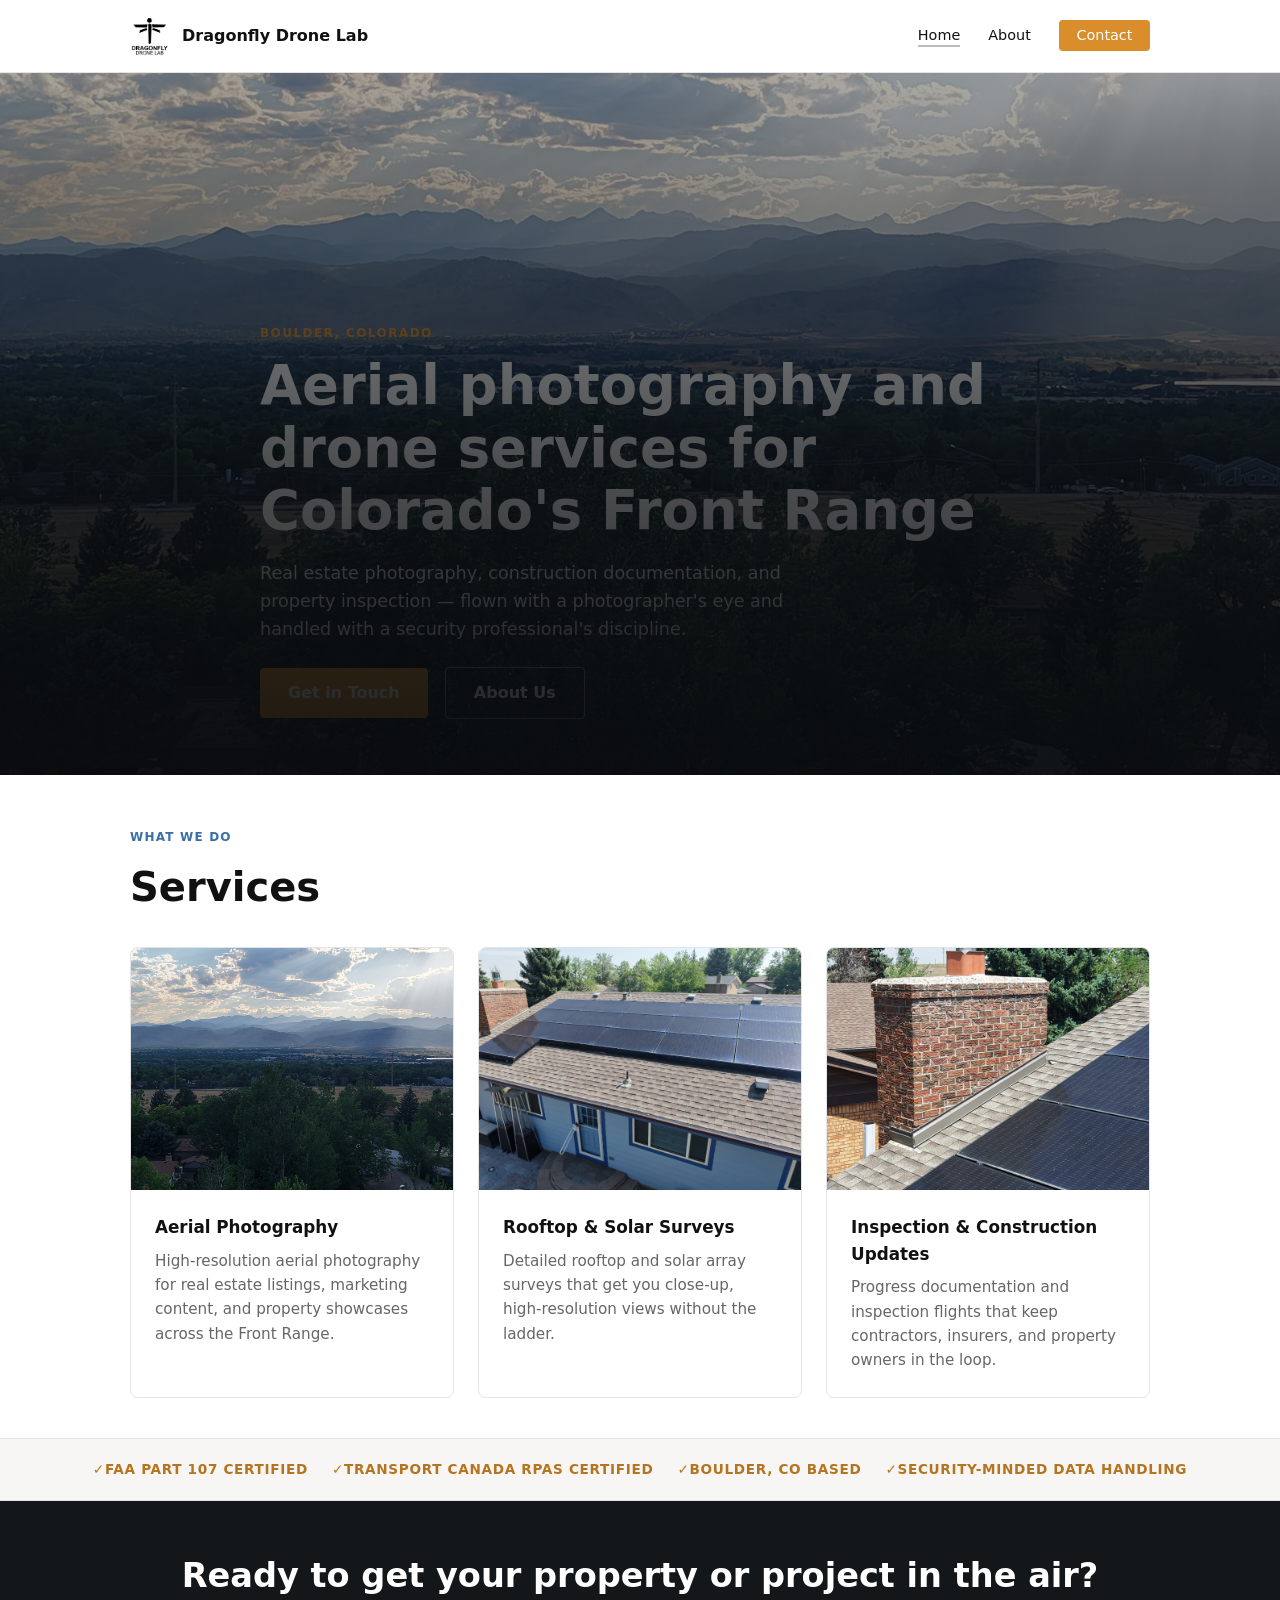
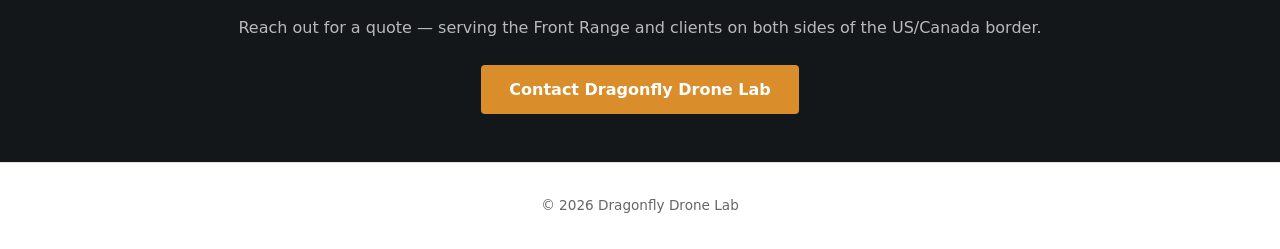
==== index.html @ 1b542e69 "Initial site: home, about, contact pages for Dragonfly Drone Lab Boulder, CO-based drone service sit" ====
<!DOCTYPE html>
<html lang="en">
<head>
  <meta charset="UTF-8">
  <meta name="viewport" content="width=device-width, initial-scale=1.0">
  <title>Dragonfly Drone Lab</title>
  <meta name="description" content="Boulder, Colorado-based commercial drone operation offering aerial photography, rooftop and solar surveys, and inspection and construction documentation across the Front Range.">
  <meta property="og:title" content="Dragonfly Drone Lab">
  <meta property="og:description" content="Aerial photography, rooftop and solar surveys, and inspection and construction documentation across Colorado's Front Range.">
  <meta property="og:image" content="https://dragonflydronelab.com/img/logo.png">
  <meta property="og:url" content="https://dragonflydronelab.com">
  <meta property="og:type" content="website">
  <link rel="stylesheet" href="css/style.css">
</head>
<body>

  <nav>
    <div class="container nav-inner">
      <a href="/" class="nav-brand">
        <img src="img/logo.png" alt="Dragonfly Drone Lab logo">
        Dragonfly Drone Lab
      </a>
      <ul class="nav-links">
        <li><a href="index.html" class="active">Home</a></li>
        <li><a href="about.html">About</a></li>
        <li><a href="contact.html" class="nav-contact">Contact</a></li>
      </ul>
    </div>
  </nav>

  <main>

    <section class="hero">
      <div class="container hero-inner">
        <span class="hero-eyebrow">Boulder, Colorado</span>
        <h1>Aerial photography and drone services for Colorado's Front Range</h1>
        <p>Real estate photography, construction documentation, and property inspection — flown with a photographer's eye and handled with a security professional's discipline.</p>
        <a href="contact.html" class="btn">Get in Touch</a>
        <a href="about.html" class="btn-outline">About Us</a>
      </div>
    </section>

    <section class="services">
      <div class="container">
        <div class="section-header">
          <span class="section-label">What We Do</span>
          <h2>Services</h2>
        </div>
        <div class="cards">
          <div class="card">
            <img src="img/hero-mountains.jpg" alt="Aerial photograph of Colorado's Front Range at golden hour">
            <div class="card-body">
              <h3>Aerial Photography</h3>
              <p>High-resolution aerial photography for real estate listings, marketing content, and property showcases across the Front Range.</p>
            </div>
          </div>
          <div class="card">
            <img src="img/roof-solar.jpg" alt="Aerial survey of a rooftop with solar panels">
            <div class="card-body">
              <h3>Rooftop &amp; Solar Surveys</h3>
              <p>Detailed rooftop and solar array surveys that get you close-up, high-resolution views without the ladder.</p>
            </div>
          </div>
          <div class="card">
            <img src="img/inspection-chimney.jpg" alt="Close-up drone inspection of a chimney and roofline">
            <div class="card-body">
              <h3>Inspection &amp; Construction Updates</h3>
              <p>Progress documentation and inspection flights that keep contractors, insurers, and property owners in the loop.</p>
            </div>
          </div>
        </div>
      </div>
    </section>

    <div class="value-props">
      <span>FAA Part 107 Certified</span>
      <span>Transport Canada RPAS Certified</span>
      <span>Boulder, CO Based</span>
      <span>Security-Minded Data Handling</span>
    </div>

    <section class="cta-band">
      <div class="container">
        <h2>Ready to get your property or project in the air?</h2>
        <p>Reach out for a quote — serving the Front Range and clients on both sides of the US/Canada border.</p>
        <a href="contact.html" class="btn">Contact Dragonfly Drone Lab</a>
      </div>
    </section>

  </main>

  <footer>
    <div class="container">
      <p>&copy; 2026 Dragonfly Drone Lab</p>
    </div>
  </footer>

</body>
</html>
---- css/style.css ----
/* Dragonfly Drone Lab */

:root {
  --ink:     #14171a;
  --black:   #111111;
  --amber:   #d98e2b;
  --amber-dark: #b5741f;
  --sky:     #3a6ea5;
  --white:   #ffffff;
  --offwhite:#f7f6f4;
  --gray:    #666666;
  --border:  #e4e4e7;

  --max-w: 1100px;
  --pad: clamp(1.25rem, 5vw, 2.5rem);
}

*, *::before, *::after { box-sizing: border-box; margin: 0; padding: 0; }

html { font-size: 16px; scroll-behavior: smooth; }

body {
  font-family: system-ui, -apple-system, "Segoe UI", sans-serif;
  color: var(--black);
  background: var(--white);
  line-height: 1.6;
}

a { color: var(--amber-dark); text-decoration: none; }
a:hover { text-decoration: underline; }

img { display: block; max-width: 100%; height: auto; }

/* ── Layout ── */
.container {
  max-width: var(--max-w);
  margin-inline: auto;
  padding-inline: var(--pad);
}

/* ── Nav ── */
nav {
  border-bottom: 1px solid var(--border);
  padding-block: 1rem;
}

.nav-inner {
  display: flex;
  align-items: center;
  justify-content: space-between;
  gap: 1rem;
}

.nav-brand {
  display: flex;
  align-items: center;
  gap: 0.75rem;
  text-decoration: none;
  color: var(--black);
  font-weight: 600;
  font-size: 1rem;
}

.nav-brand img { width: 40px; height: 40px; object-fit: contain; }

.nav-links {
  display: flex;
  align-items: center;
  gap: 1.75rem;
  list-style: none;
  font-size: 0.9rem;
  font-weight: 500;
}

.nav-links a { color: var(--black); }
.nav-links a:hover { color: var(--amber-dark); text-decoration: none; }
.nav-links a.active { color: var(--black); border-bottom: 2px solid #bbb; padding-bottom: 2px; }

.nav-contact {
  background: var(--amber);
  color: var(--white) !important;
  padding: 0.45rem 1.1rem;
  border-radius: 4px;
  border-bottom: none !important;
}
.nav-contact:hover { background: var(--amber-dark); }

/* ── Hero (homepage, full-bleed photo) ── */
.hero {
  position: relative;
  min-height: 78vh;
  display: flex;
  align-items: flex-end;
  background: var(--ink) url("../img/hero-mountains.jpg") center/cover no-repeat;
}

.hero::after {
  content: "";
  position: absolute;
  inset: 0;
  background: linear-gradient(0deg, rgba(10,12,14,0.92) 0%, rgba(10,12,14,0.72) 45%, rgba(10,12,14,0.35) 100%);
}

.hero-inner {
  position: relative;
  padding-block: 3rem 3.5rem;
  color: var(--white);
}

.hero-eyebrow {
  display: inline-block;
  font-size: 0.75rem;
  font-weight: 700;
  text-transform: uppercase;
  letter-spacing: 0.12em;
  color: var(--amber);
  margin-bottom: 0.75rem;
}

.hero h1 {
  font-size: clamp(2.1rem, 5vw, 3.4rem);
  font-weight: 700;
  line-height: 1.15;
  max-width: 760px;
  margin-bottom: 1rem;
}

.hero p {
  font-size: 1.1rem;
  max-width: 560px;
  color: rgba(255,255,255,0.85);
  margin-bottom: 1.5rem;
}

.btn {
  display: inline-block;
  background: var(--amber);
  color: var(--white);
  padding: 0.75rem 1.75rem;
  border-radius: 4px;
  font-weight: 600;
  font-size: 1rem;
}
.btn:hover { background: var(--amber-dark); text-decoration: none; }

.btn-outline {
  display: inline-block;
  border: 1px solid rgba(255,255,255,0.5);
  color: var(--white);
  padding: 0.75rem 1.75rem;
  border-radius: 4px;
  font-weight: 600;
  font-size: 1rem;
  margin-left: 0.75rem;
}
.btn-outline:hover { border-color: var(--white); text-decoration: none; background: rgba(255,255,255,0.08); }

/* ── Services ── */
.services {
  padding-block: 3rem 2.5rem;
}

.section-header {
  margin-bottom: 1.75rem;
  max-width: 640px;
}

.section-label {
  display: inline-block;
  font-size: 0.75rem;
  font-weight: 700;
  text-transform: uppercase;
  letter-spacing: 0.1em;
  color: var(--sky);
  margin-bottom: 0.5rem;
}

.section-header h2 {
  font-size: clamp(1.75rem, 4vw, 2.5rem);
  font-weight: 700;
}

.cards {
  display: grid;
  grid-template-columns: repeat(3, 1fr);
  gap: 1.5rem;
}

.card {
  border: 1px solid var(--border);
  border-radius: 8px;
  overflow: hidden;
  display: flex;
  flex-direction: column;
}

.card img {
  width: 100%;
  aspect-ratio: 4 / 3;
  object-fit: cover;
}

.card-body {
  padding: 1.5rem;
  display: flex;
  flex-direction: column;
  gap: 0.5rem;
}

.card h3 { font-size: 1.05rem; font-weight: 600; }

.card p {
  color: var(--gray);
  font-size: 0.95rem;
  line-height: 1.6;
}

/* ── Value strip ── */
.value-props {
  display: flex;
  flex-wrap: wrap;
  justify-content: center;
  gap: 1.5rem;
  padding-block: 1.25rem;
  font-size: 0.85rem;
  font-weight: 600;
  text-transform: uppercase;
  letter-spacing: 0.05em;
  color: var(--amber-dark);
  border-top: 1px solid var(--border);
  border-bottom: 1px solid var(--border);
  background: var(--offwhite);
}

.value-props span::before {
  content: "\2713 ";
}

/* ── CTA band ── */
.cta-band {
  background: var(--ink);
  color: var(--white);
  padding-block: 3rem;
  text-align: center;
}

.cta-band h2 {
  font-size: clamp(1.5rem, 3.5vw, 2.1rem);
  font-weight: 700;
  margin-bottom: 0.75rem;
}

.cta-band p {
  color: rgba(255,255,255,0.7);
  margin-bottom: 1.5rem;
}

/* ── Page Hero (interior pages) ── */
.page-hero {
  background: var(--ink);
  color: var(--white);
  padding-block: 3.5rem 2.5rem;
}

.page-hero h1 {
  font-size: clamp(2rem, 5vw, 3rem);
  font-weight: 700;
  margin-bottom: 0.75rem;
}

.page-hero p {
  color: rgba(255,255,255,0.75);
  font-size: 1.05rem;
  max-width: 720px;
}

/* ── About ── */
.about-body {
  padding-block: 2.5rem 1rem;
}

.about-inner {
  display: grid;
  grid-template-columns: 1fr 380px;
  gap: 3rem;
  align-items: start;
}

.about-text p {
  color: var(--gray);
  font-size: 1rem;
  margin-bottom: 1.1rem;
  max-width: 620px;
}

.about-photo img {
  width: 100%;
  border-radius: 6px;
  object-fit: cover;
}

.about-photo p {
  font-size: 0.8rem;
  color: var(--gray);
  margin-top: 0.5rem;
}

@media (max-width: 768px) {
  .about-inner {
    grid-template-columns: 1fr;
  }
  .about-photo {
    order: -1;
  }
  .about-photo img {
    max-width: 380px;
  }
}

/* ── Certifications ── */
.certs {
  padding-block: 1.5rem 2rem;
}

.cert-list {
  display: flex;
  flex-wrap: wrap;
  gap: 1rem;
  margin-top: 0.5rem;
}

.cert-badge {
  display: flex;
  align-items: center;
  gap: 0.6rem;
  border: 1px solid var(--border);
  border-radius: 6px;
  padding: 0.85rem 1.25rem;
  font-size: 0.9rem;
  font-weight: 600;
  background: var(--offwhite);
}

.cert-badge::before {
  content: "\2708";
  color: var(--amber-dark);
  font-size: 1.1rem;
}

/* ── Beyond piloting ── */
.beyond {
  background: var(--offwhite);
  padding-block: 2.5rem 3rem;
}

.beyond-inner {
  max-width: 760px;
}

.beyond h2 {
  font-size: clamp(1.4rem, 3vw, 1.9rem);
  font-weight: 700;
  margin-bottom: 0.9rem;
}

.beyond p {
  color: var(--gray);
  font-size: 1rem;
  line-height: 1.65;
}

/* ── Contact ── */
.contact-hero {
  background: var(--ink);
  color: var(--white);
  padding-block: 4rem 3rem;
  text-align: center;
}

.contact-hero h1 {
  font-size: clamp(2rem, 5vw, 3rem);
  font-weight: 700;
  margin-bottom: 0.75rem;
}

.contact-hero p {
  font-size: 1.1rem;
  opacity: 0.75;
}

.contact-body {
  padding-block: 3rem 4rem;
}

.contact-card {
  display: grid;
  grid-template-columns: 1fr 1fr;
  gap: 0;
  border-radius: 16px;
  overflow: hidden;
  border: 1px solid var(--border);
  box-shadow: 0 2px 12px rgba(0,0,0,0.07);
}

.contact-sidebar {
  background: var(--ink);
  color: var(--white);
  padding: 2.5rem;
  display: flex;
  flex-direction: column;
  gap: 1rem;
}

.contact-sidebar h2 {
  font-size: 1.4rem;
  font-weight: 600;
}

.contact-sidebar > p {
  opacity: 0.8;
  font-size: 0.95rem;
  line-height: 1.6;
}

.contact-detail {
  display: flex;
  flex-direction: column;
  gap: 0.15rem;
}

.contact-detail-label {
  font-size: 0.75rem;
  font-weight: 700;
  text-transform: uppercase;
  letter-spacing: 0.08em;
  color: var(--amber);
}

.contact-detail a {
  color: var(--white);
  font-size: 1.05rem;
}

.contact-detail a:hover { color: var(--amber); }

.contact-image {
  display: flex;
  align-items: center;
  justify-content: center;
  background: var(--offwhite);
  padding: 2.5rem;
}

.contact-image img {
  width: 100%;
  max-width: 260px;
  height: auto;
  object-fit: contain;
  display: block;
}

@media (max-width: 768px) {
  .contact-card {
    grid-template-columns: 1fr;
  }
  .contact-image {
    order: -1;
  }
}

/* ── Footer ── */
footer {
  padding-block: 2rem;
  border-top: 1px solid var(--border);
  text-align: center;
  font-size: 0.85rem;
  color: var(--gray);
}

footer a { color: var(--gray); }

/* ── Responsive ── */
@media (max-width: 768px) {
  .nav-links { display: none; }

  .cards {
    grid-template-columns: 1fr;
  }

  .btn-outline {
    margin-left: 0;
    margin-top: 0.75rem;
  }
}
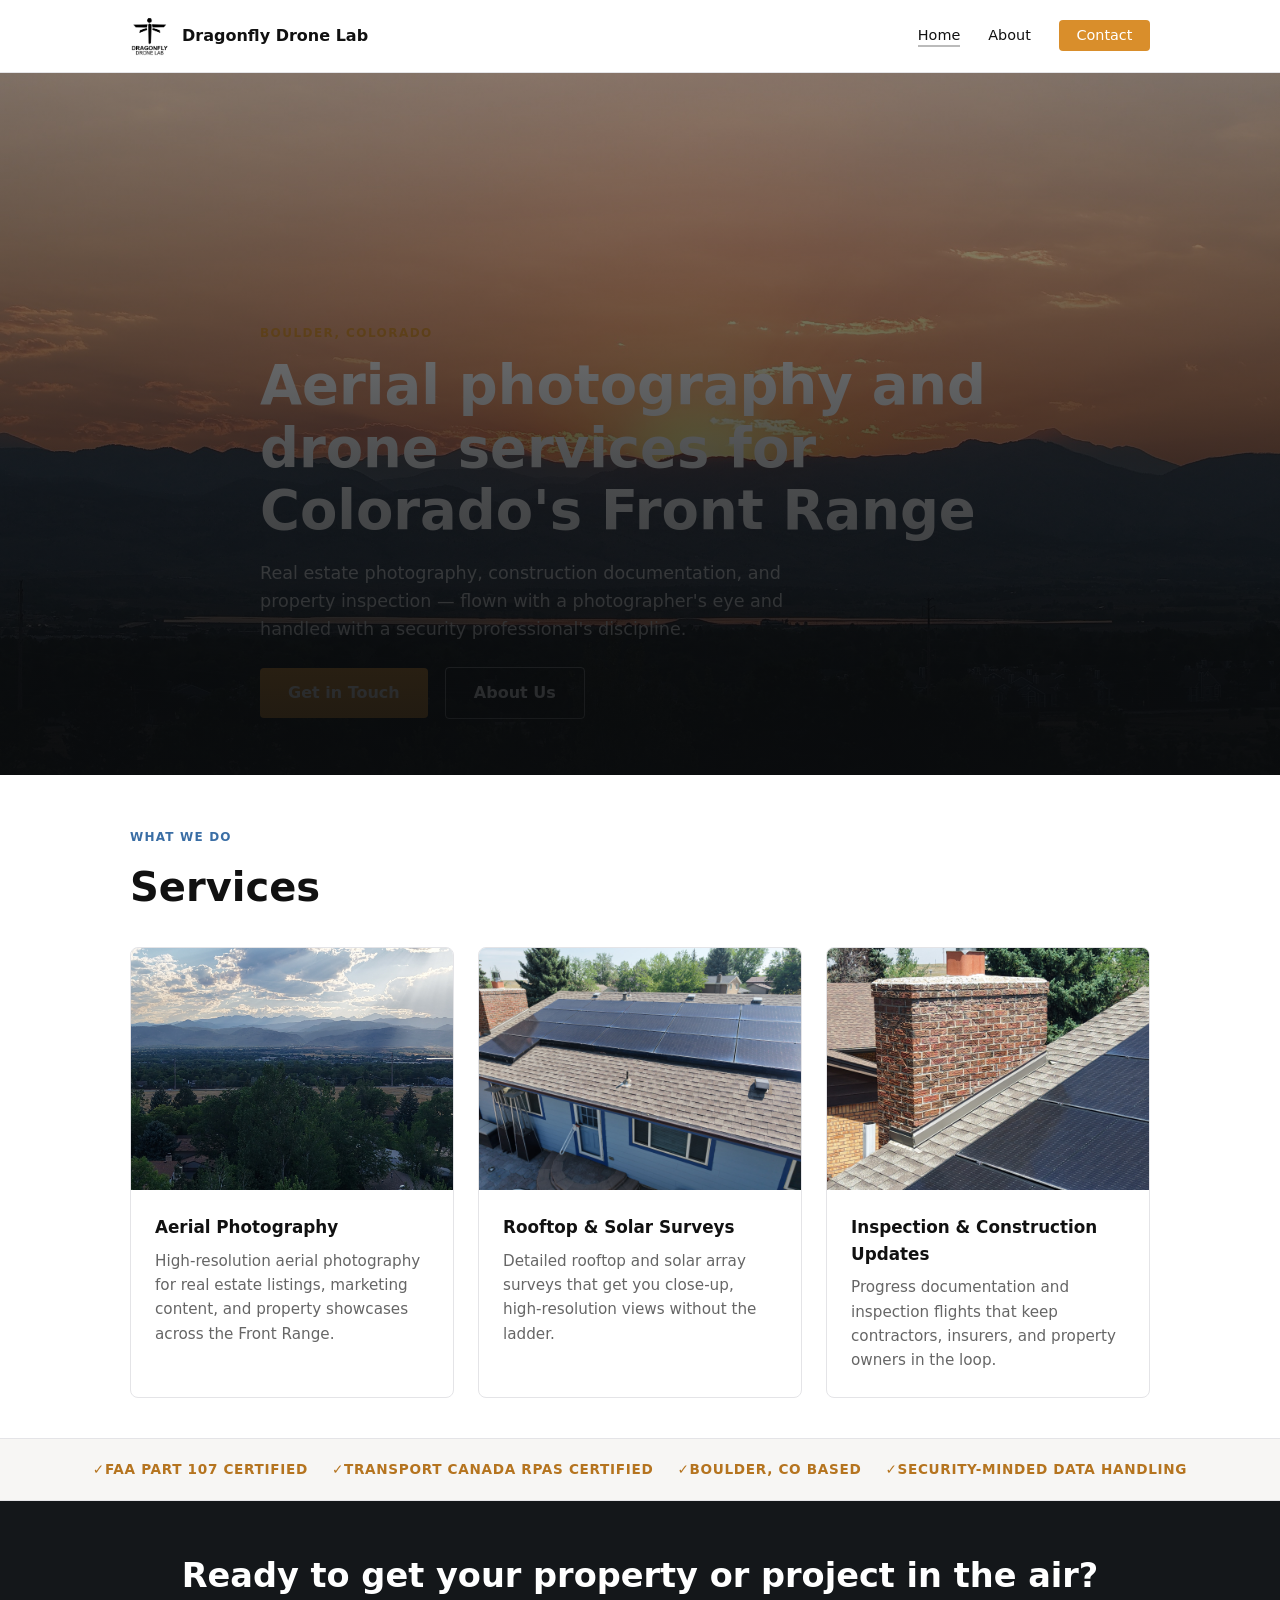
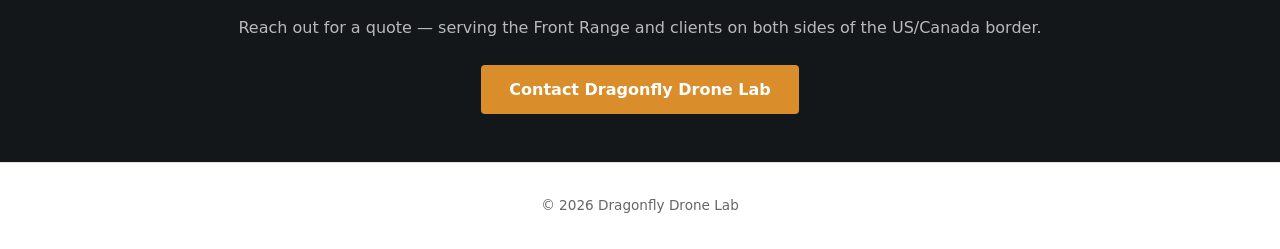
==== commit 0b98d873: "Use both mountain shots: sunset in hero, golden-hour in services card Co-Authored-By: Claude Sonnet " ====
--- a/index.html
+++ b/index.html
@@ -48,7 +48,7 @@
         </div>
         <div class="cards">
           <div class="card">
-            <img src="img/hero-mountains.jpg" alt="Aerial photograph of Colorado's Front Range at golden hour">
+            <img src="img/mountains-golden-hour.jpg" alt="Aerial photograph of Colorado's Front Range at golden hour">
             <div class="card-body">
               <h3>Aerial Photography</h3>
               <p>High-resolution aerial photography for real estate listings, marketing content, and property showcases across the Front Range.</p>
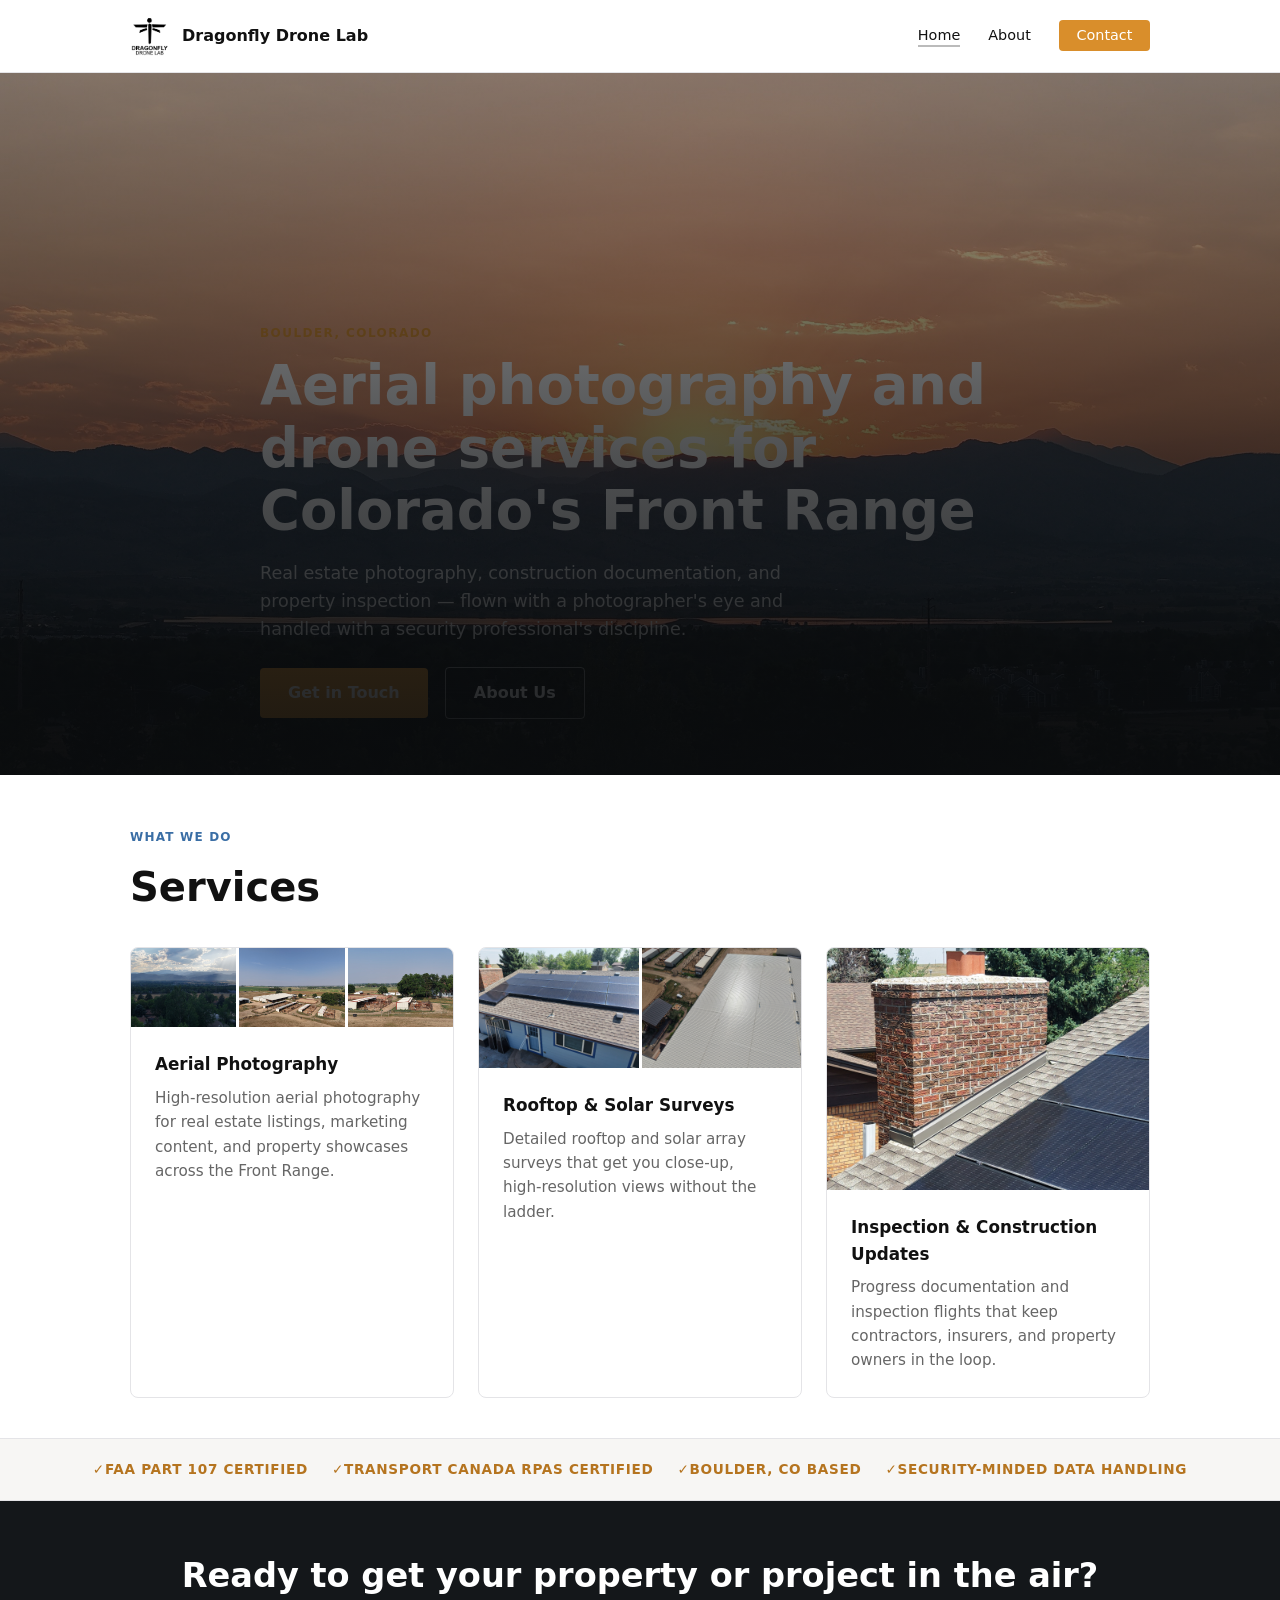
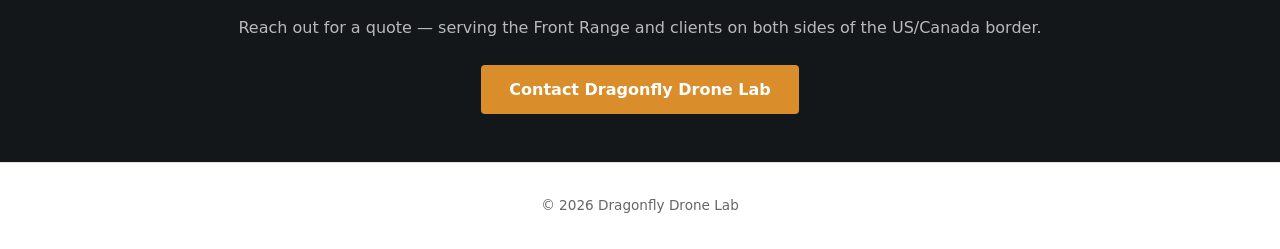
==== commit e5d75d7c: "Support multiple photos per service card, add ranch shoot Aerial Photography and Rooftop & Solar Sur" ====
--- a/index.html
+++ b/index.html
@@ -48,21 +48,30 @@
         </div>
         <div class="cards">
           <div class="card">
-            <img src="img/mountains-golden-hour.jpg" alt="Aerial photograph of Colorado's Front Range at golden hour">
+            <div class="card-images">
+              <img src="img/mountains-golden-hour.jpg" alt="Aerial photograph of Colorado's Front Range at golden hour, with a reservoir catching the light">
+              <img src="img/ranch-overview.jpg" alt="Wide aerial overview of a Front Range horse ranch property">
+              <img src="img/ranch-paddocks.jpg" alt="Aerial view of horse paddocks and run-in sheds on a ranch property">
+            </div>
             <div class="card-body">
               <h3>Aerial Photography</h3>
               <p>High-resolution aerial photography for real estate listings, marketing content, and property showcases across the Front Range.</p>
             </div>
           </div>
           <div class="card">
-            <img src="img/roof-solar.jpg" alt="Aerial survey of a rooftop with solar panels">
+            <div class="card-images">
+              <img src="img/roof-solar.jpg" alt="Aerial survey of a rooftop with solar panels">
+              <img src="img/arena-roof.jpg" alt="Aerial survey of a large metal roof on an equestrian arena">
+            </div>
             <div class="card-body">
               <h3>Rooftop &amp; Solar Surveys</h3>
               <p>Detailed rooftop and solar array surveys that get you close-up, high-resolution views without the ladder.</p>
             </div>
           </div>
           <div class="card">
-            <img src="img/inspection-chimney.jpg" alt="Close-up drone inspection of a chimney and roofline">
+            <div class="card-images">
+              <img src="img/inspection-chimney.jpg" alt="Close-up drone inspection of a chimney and roofline">
+            </div>
             <div class="card-body">
               <h3>Inspection &amp; Construction Updates</h3>
               <p>Progress documentation and inspection flights that keep contractors, insurers, and property owners in the loop.</p>
--- a/css/style.css
+++ b/css/style.css
@@ -194,7 +194,13 @@
   flex-direction: column;
 }
 
-.card img {
+.card-images {
+  display: grid;
+  grid-template-columns: repeat(auto-fit, minmax(0, 1fr));
+  gap: 3px;
+}
+
+.card-images img {
   width: 100%;
   aspect-ratio: 4 / 3;
   object-fit: cover;
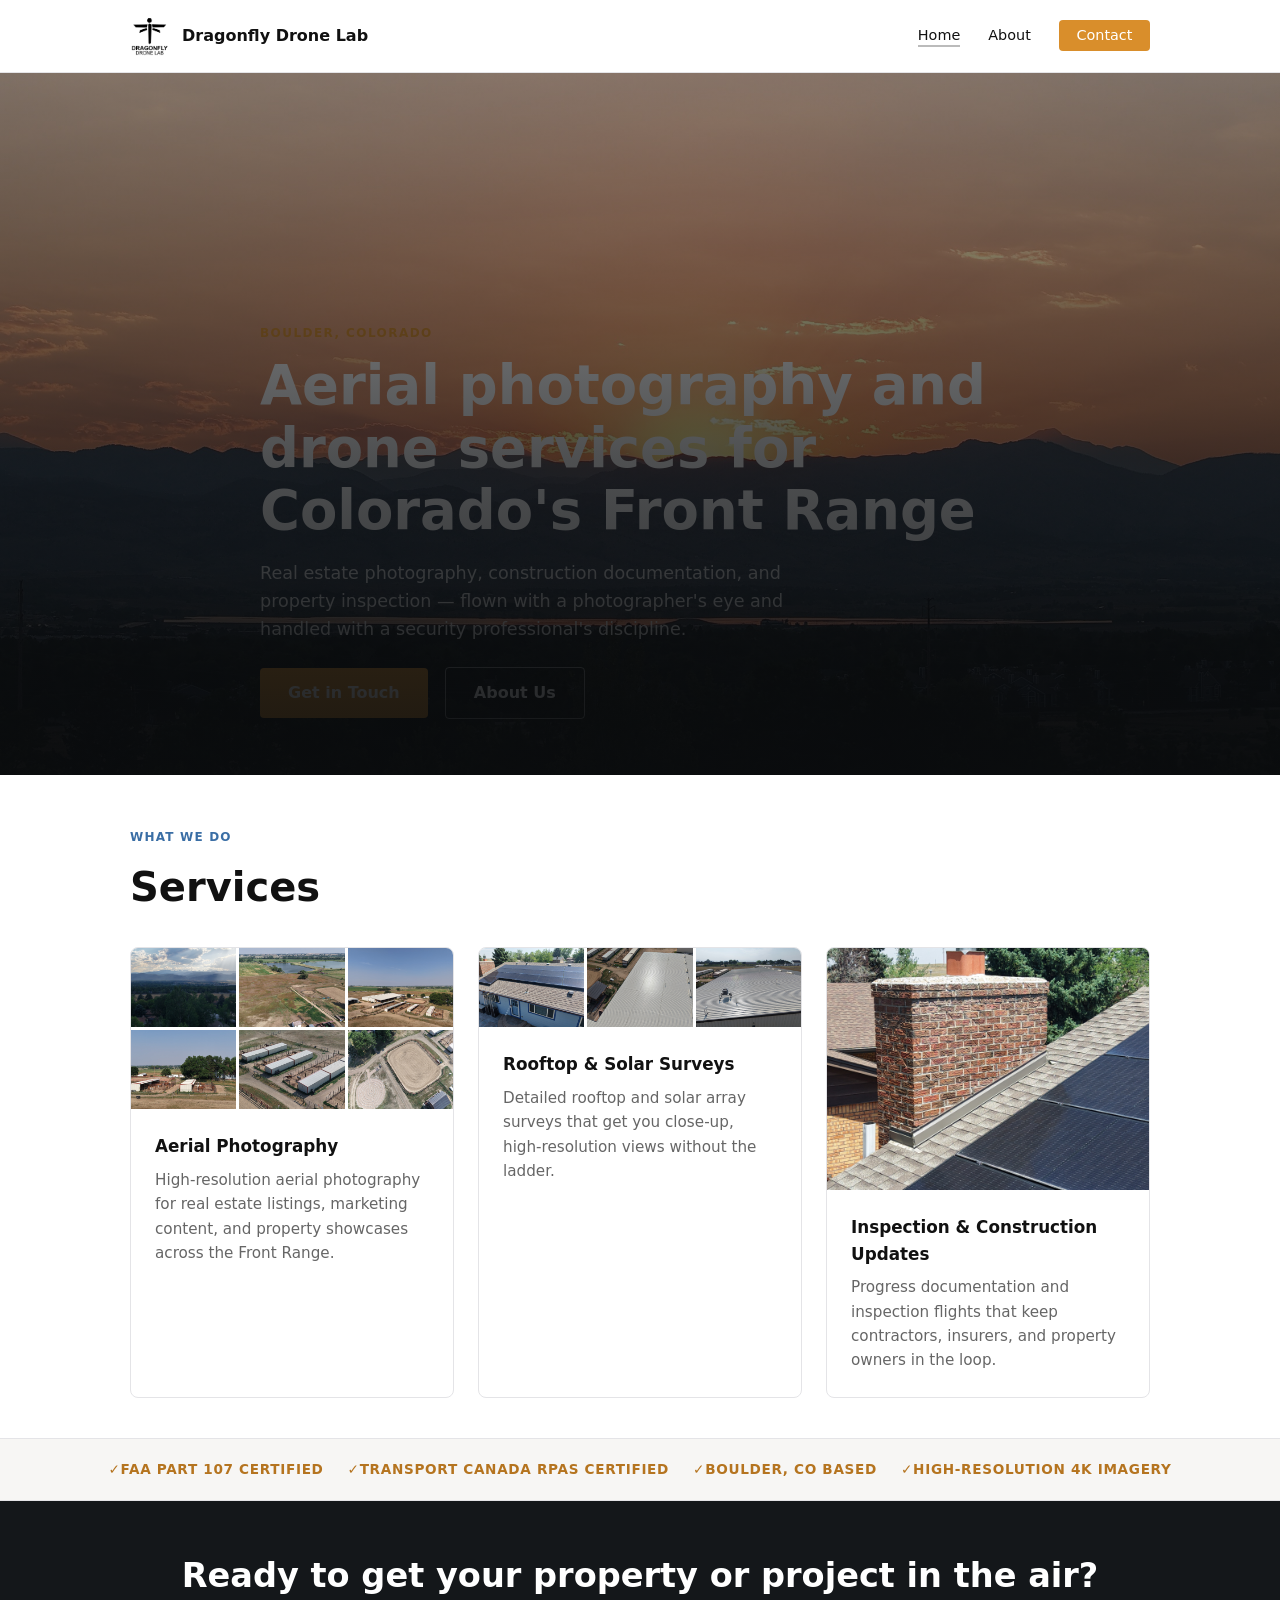
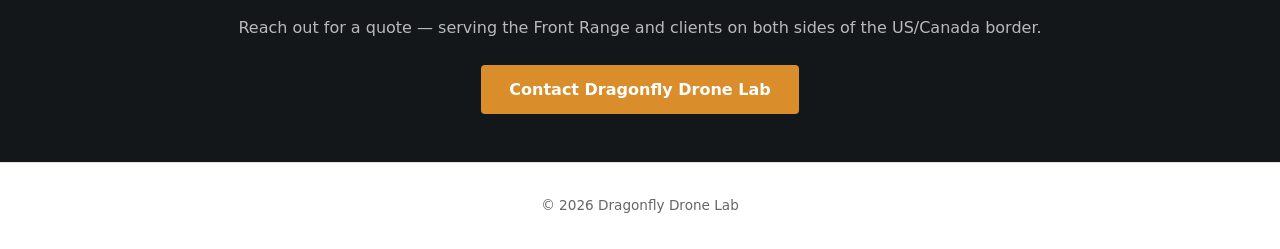
==== commit 077be983: "Expand Aerial Photography grid, add roof HVAC shot, swap value prop Aerial Photography card now show" ====
--- a/index.html
+++ b/index.html
@@ -48,10 +48,13 @@
         </div>
         <div class="cards">
           <div class="card">
-            <div class="card-images">
+            <div class="card-images card-images--grid">
               <img src="img/mountains-golden-hour.jpg" alt="Aerial photograph of Colorado's Front Range at golden hour, with a reservoir catching the light">
+              <img src="img/ranch-reservoir.jpg" alt="Aerial view of a ranch property with a reservoir, round pen, and riding arena">
               <img src="img/ranch-overview.jpg" alt="Wide aerial overview of a Front Range horse ranch property">
-              <img src="img/ranch-paddocks.jpg" alt="Aerial view of horse paddocks and run-in sheds on a ranch property">
+              <img src="img/ranch-sheds.jpg" alt="Aerial view of horses gathered under run-in sheds on a ranch property">
+              <img src="img/ranch-stalls.jpg" alt="Overhead aerial view of horses in individual paddock stalls">
+              <img src="img/ranch-arena-labyrinth.jpg" alt="Overhead aerial view of a riding arena and stone labyrinth">
             </div>
             <div class="card-body">
               <h3>Aerial Photography</h3>
@@ -62,6 +65,7 @@
             <div class="card-images">
               <img src="img/roof-solar.jpg" alt="Aerial survey of a rooftop with solar panels">
               <img src="img/arena-roof.jpg" alt="Aerial survey of a large metal roof on an equestrian arena">
+              <img src="img/arena-roof-hvac.jpg" alt="Aerial survey of a metal roof showing HVAC unit and roof vents">
             </div>
             <div class="card-body">
               <h3>Rooftop &amp; Solar Surveys</h3>
@@ -85,7 +89,7 @@
       <span>FAA Part 107 Certified</span>
       <span>Transport Canada RPAS Certified</span>
       <span>Boulder, CO Based</span>
-      <span>Security-Minded Data Handling</span>
+      <span>High-Resolution 4K Imagery</span>
     </div>
 
     <section class="cta-band">
--- a/css/style.css
+++ b/css/style.css
@@ -198,6 +198,10 @@
   display: grid;
   grid-template-columns: repeat(auto-fit, minmax(0, 1fr));
   gap: 3px;
+}
+
+.card-images--grid {
+  grid-template-columns: repeat(3, 1fr);
 }
 
 .card-images img {
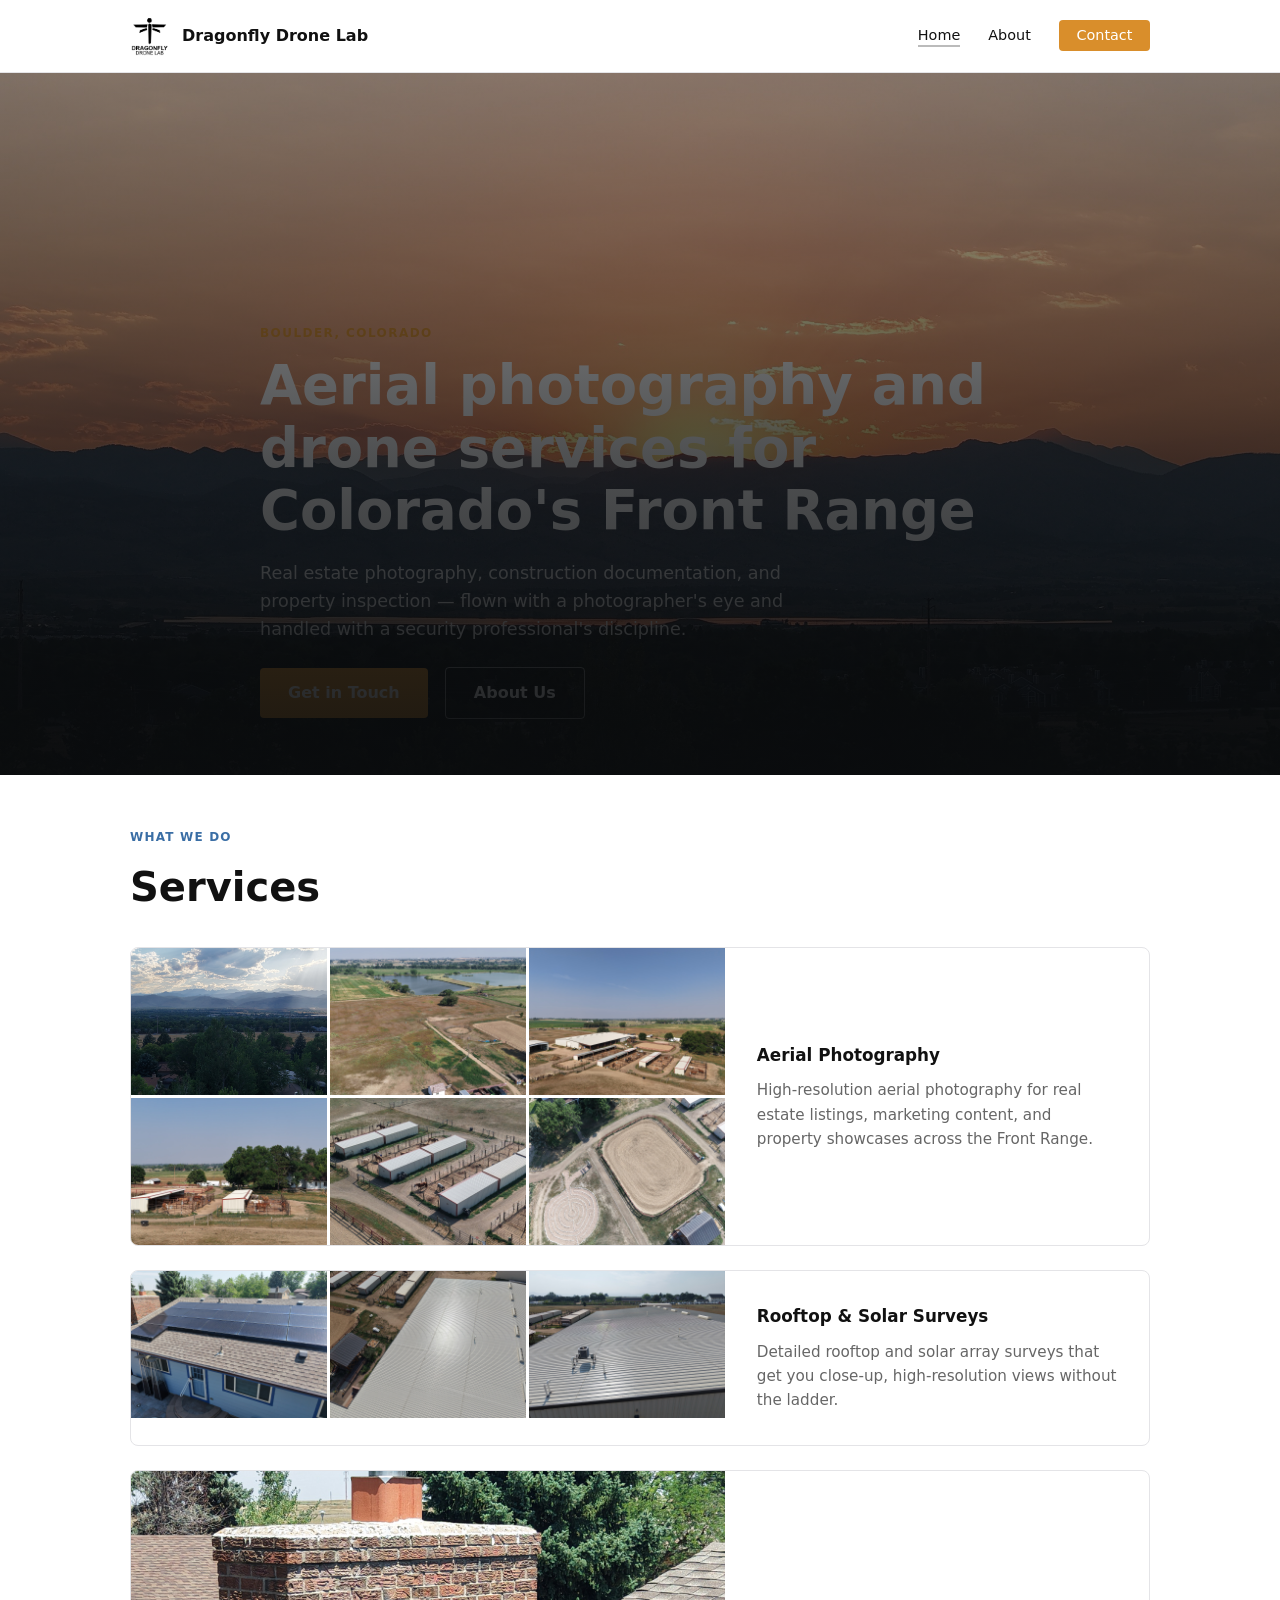
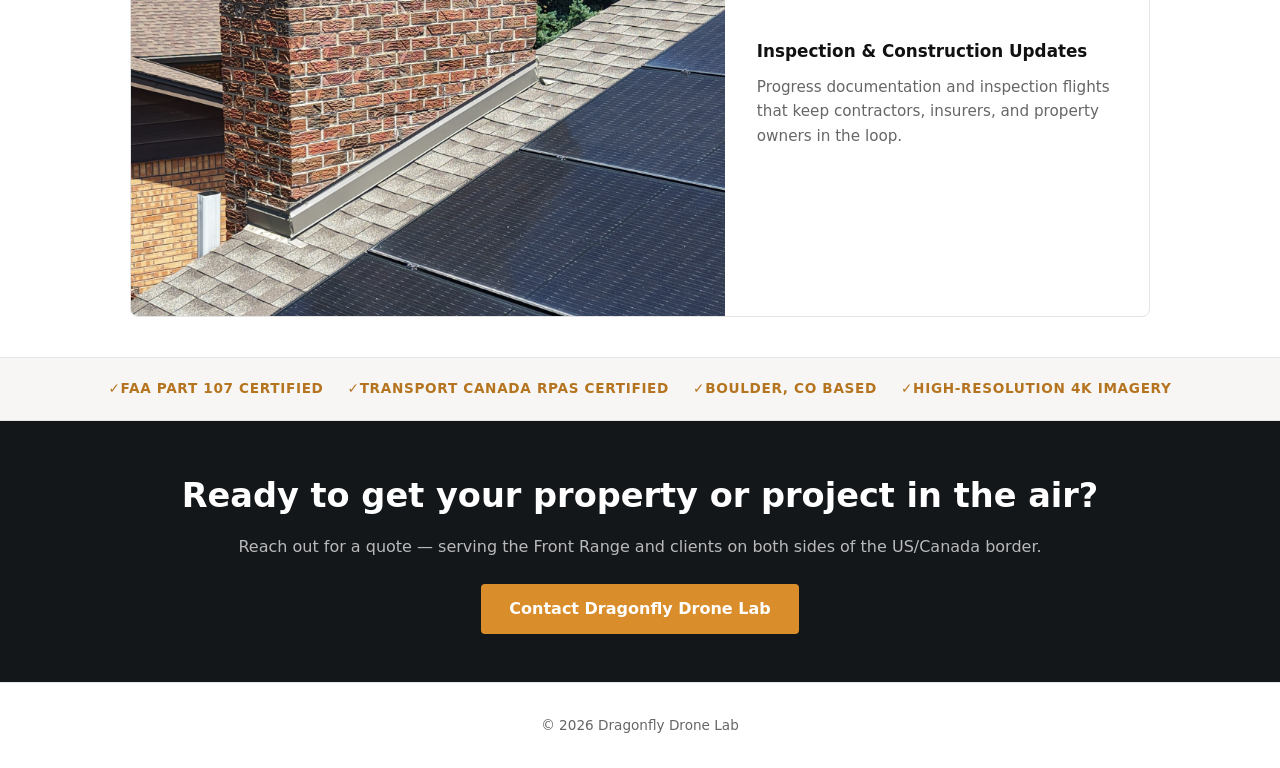
==== commit c0666661: "Add image lightbox and "The Aircraft" spec section Service card photos now open in a full-size light" ====
--- a/index.html
+++ b/index.html
@@ -108,5 +108,33 @@
     </div>
   </footer>
 
+  <div class="lightbox" id="lightbox">
+    <button class="lightbox-close" aria-label="Close">&times;</button>
+    <img src="" alt="">
+  </div>
+
+  <script>
+    const lightbox = document.getElementById('lightbox');
+    const lightboxImg = lightbox.querySelector('img');
+
+    document.querySelectorAll('.card-images img').forEach(img => {
+      img.addEventListener('click', () => {
+        lightboxImg.src = img.src;
+        lightboxImg.alt = img.alt;
+        lightbox.classList.add('active');
+      });
+    });
+
+    function closeLightbox() {
+      lightbox.classList.remove('active');
+      lightboxImg.src = '';
+    }
+
+    lightbox.addEventListener('click', closeLightbox);
+    document.addEventListener('keydown', e => {
+      if (e.key === 'Escape') closeLightbox();
+    });
+  </script>
+
 </body>
 </html>
--- a/css/style.css
+++ b/css/style.css
@@ -181,8 +181,8 @@
 }
 
 .cards {
-  display: grid;
-  grid-template-columns: repeat(3, 1fr);
+  display: flex;
+  flex-direction: column;
   gap: 1.5rem;
 }
 
@@ -190,8 +190,8 @@
   border: 1px solid var(--border);
   border-radius: 8px;
   overflow: hidden;
-  display: flex;
-  flex-direction: column;
+  display: grid;
+  grid-template-columns: 1.4fr 1fr;
 }
 
 .card-images {
@@ -208,13 +208,68 @@
   width: 100%;
   aspect-ratio: 4 / 3;
   object-fit: cover;
+  cursor: pointer;
+  transition: opacity 0.15s ease;
+}
+
+.card-images img:hover {
+  opacity: 0.85;
+}
+
+/* ── Lightbox ── */
+.lightbox {
+  display: none;
+  position: fixed;
+  inset: 0;
+  background: rgba(10, 12, 14, 0.92);
+  align-items: center;
+  justify-content: center;
+  padding: clamp(1.5rem, 5vw, 4rem);
+  z-index: 1000;
+  cursor: zoom-out;
+}
+
+.lightbox.active {
+  display: flex;
+}
+
+.lightbox img {
+  max-width: 100%;
+  max-height: 100%;
+  border-radius: 6px;
+  box-shadow: 0 8px 40px rgba(0,0,0,0.5);
+  cursor: default;
+}
+
+.lightbox-close {
+  position: absolute;
+  top: 1.25rem;
+  right: 1.5rem;
+  background: none;
+  border: none;
+  color: var(--white);
+  font-size: 2.5rem;
+  line-height: 1;
+  cursor: pointer;
+  padding: 0.5rem;
+}
+
+.lightbox-close:hover {
+  color: var(--amber);
 }
 
 .card-body {
-  padding: 1.5rem;
+  padding: 2rem;
   display: flex;
   flex-direction: column;
-  gap: 0.5rem;
+  justify-content: center;
+  gap: 0.6rem;
+}
+
+@media (max-width: 768px) {
+  .card {
+    grid-template-columns: 1fr;
+  }
 }
 
 .card h3 { font-size: 1.05rem; font-weight: 600; }
@@ -296,6 +351,16 @@
   align-items: start;
 }
 
+.about-inner--reverse {
+  grid-template-columns: 380px 1fr;
+}
+
+.about-text h2 {
+  font-size: clamp(1.4rem, 3vw, 1.9rem);
+  font-weight: 700;
+  margin-bottom: 0.9rem;
+}
+
 .about-text p {
   color: var(--gray);
   font-size: 1rem;
@@ -315,8 +380,36 @@
   margin-top: 0.5rem;
 }
 
+.spec-list {
+  list-style: none;
+  display: flex;
+  flex-direction: column;
+  max-width: 420px;
+  margin-top: 0.5rem;
+}
+
+.spec-list li {
+  display: flex;
+  justify-content: space-between;
+  gap: 1rem;
+  padding-block: 0.55rem;
+  border-bottom: 1px solid var(--border);
+  font-size: 0.9rem;
+}
+
+.spec-list span {
+  color: var(--gray);
+}
+
+.spec-list strong {
+  color: var(--black);
+  font-weight: 600;
+  text-align: right;
+}
+
 @media (max-width: 768px) {
-  .about-inner {
+  .about-inner,
+  .about-inner--reverse {
     grid-template-columns: 1fr;
   }
   .about-photo {
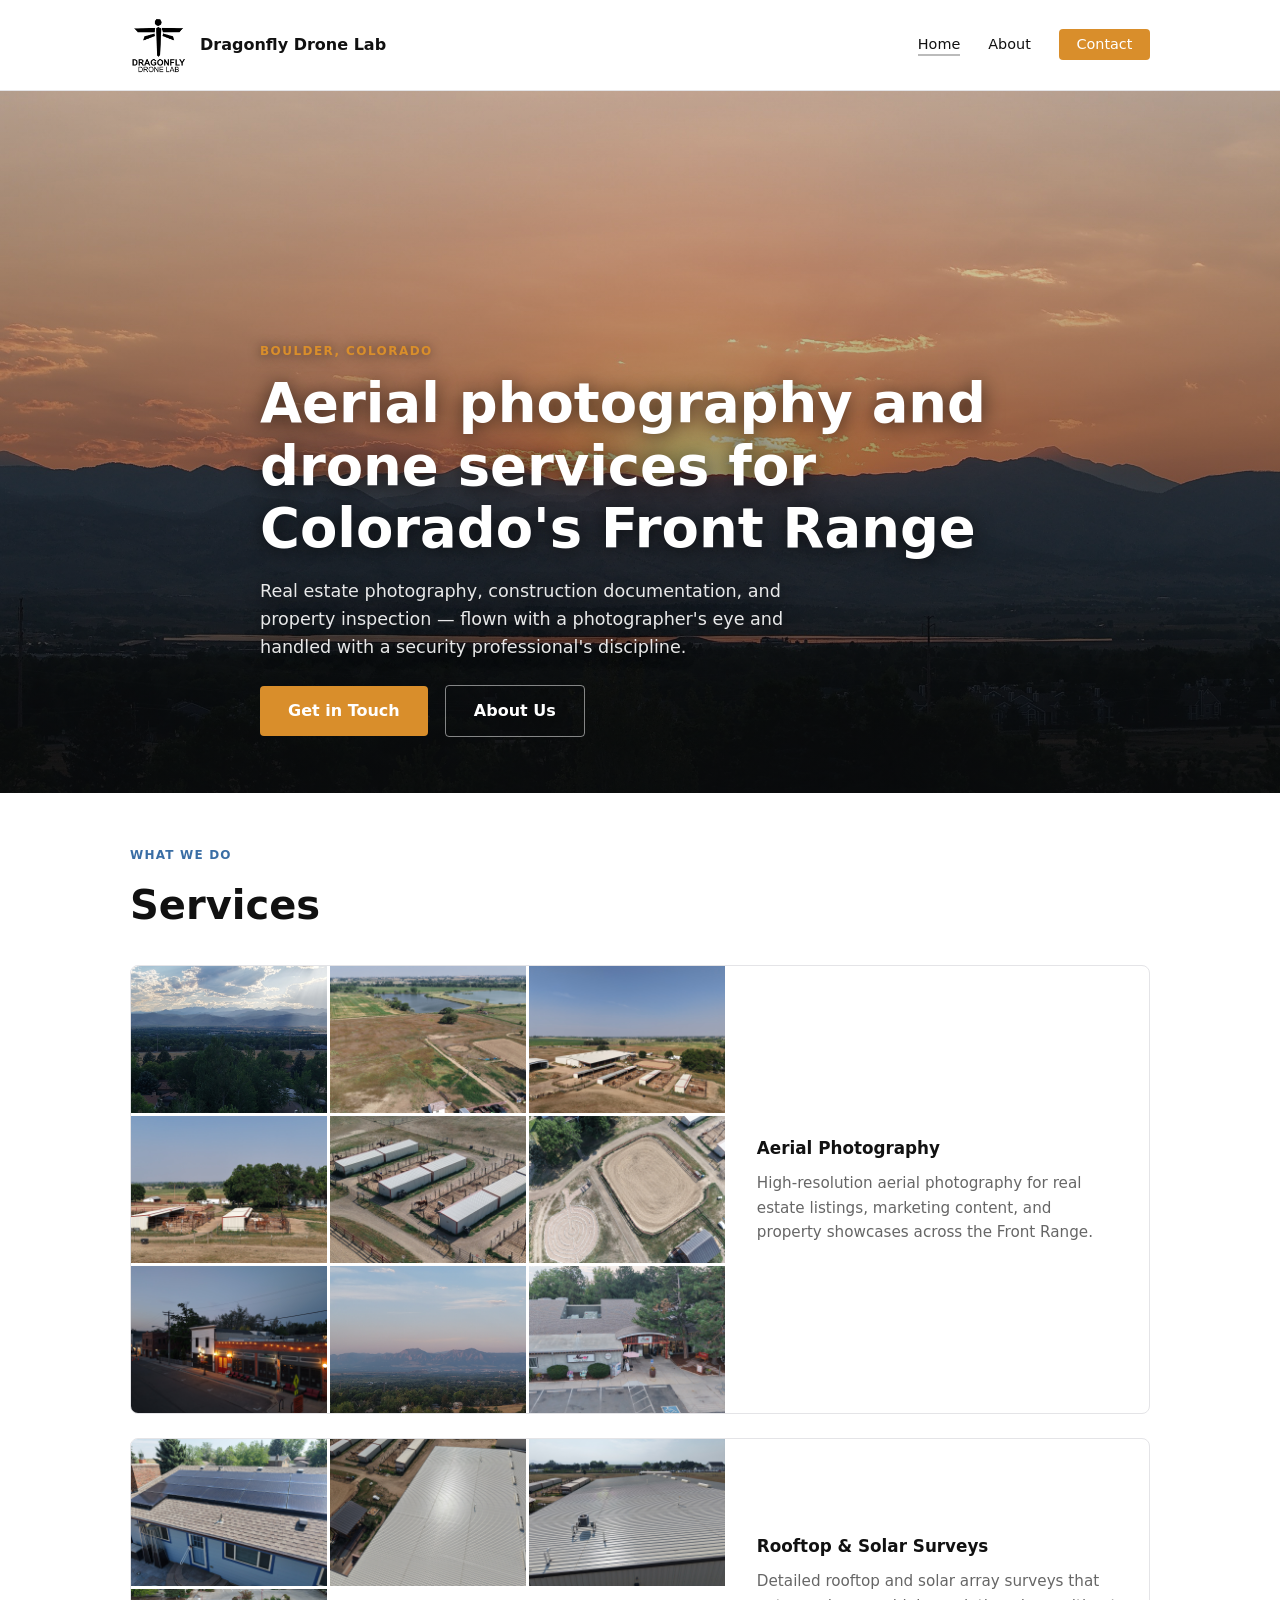
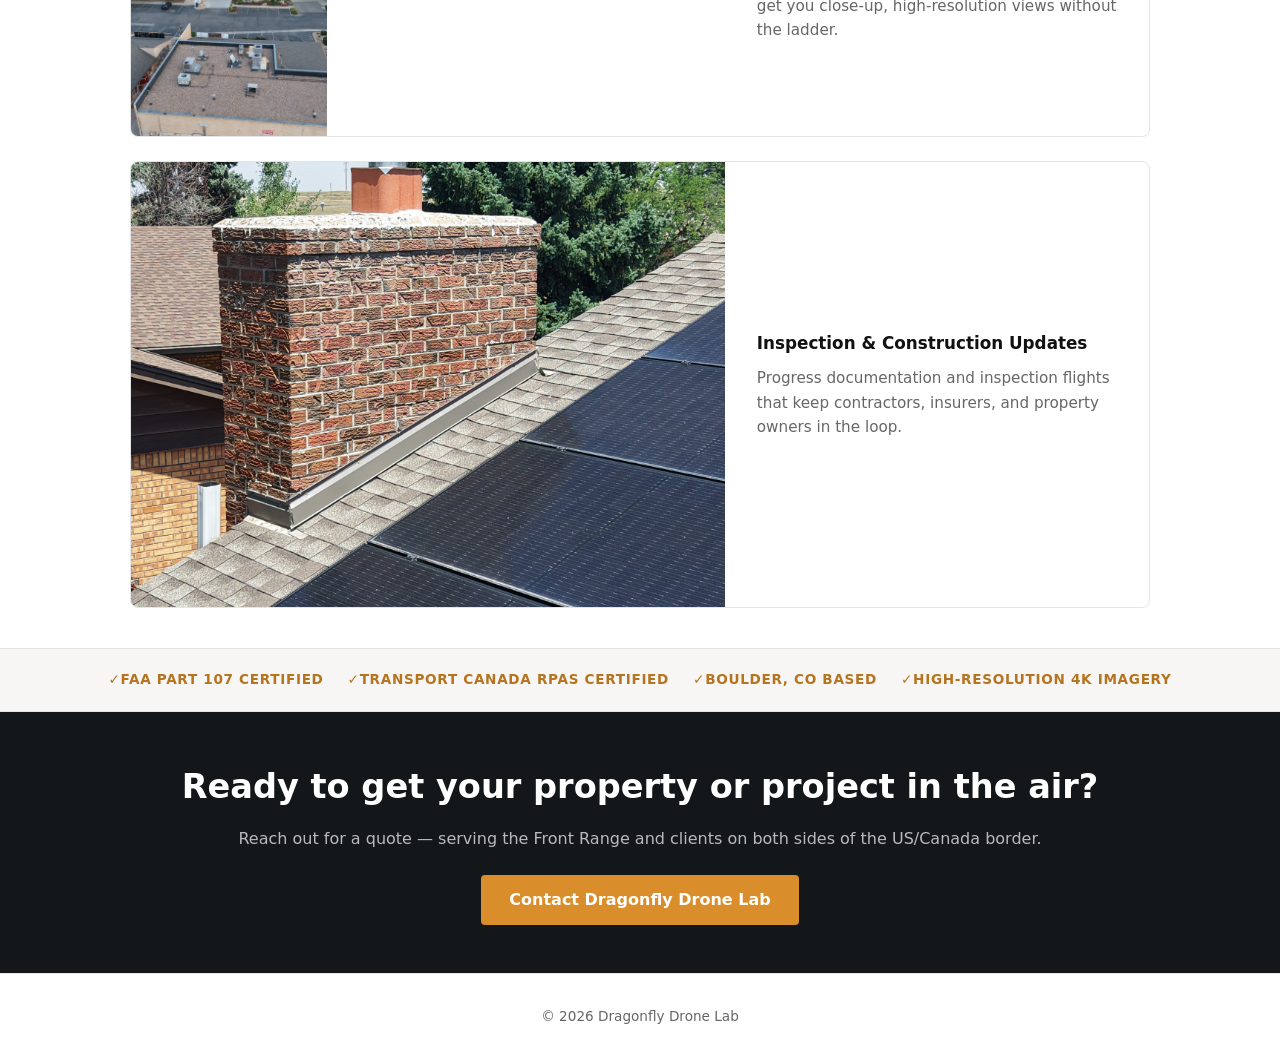
==== commit 1008e120: "Add Niwot shoot: downtown storefronts, Flatirons, roof survey, sunrise hero Aerial Photography grid " ====
--- a/index.html
+++ b/index.html
@@ -55,6 +55,9 @@
               <img src="img/ranch-sheds.jpg" alt="Aerial view of horses gathered under run-in sheds on a ranch property">
               <img src="img/ranch-stalls.jpg" alt="Overhead aerial view of horses in individual paddock stalls">
               <img src="img/ranch-arena-labyrinth.jpg" alt="Overhead aerial view of a riding arena and stone labyrinth">
+              <img src="img/niwot-wheelhouse.jpg" alt="Blue-hour aerial photograph of the Wheel House storefront in downtown Niwot">
+              <img src="img/niwot-flatirons-dawn.jpg" alt="Aerial photograph of the Flatirons at dawn from Niwot, Colorado">
+              <img src="img/niwot-market.jpg" alt="Aerial photograph of the Niwot Market storefront">
             </div>
             <div class="card-body">
               <h3>Aerial Photography</h3>
@@ -62,10 +65,11 @@
             </div>
           </div>
           <div class="card">
-            <div class="card-images">
+            <div class="card-images card-images--grid">
               <img src="img/roof-solar.jpg" alt="Aerial survey of a rooftop with solar panels">
               <img src="img/arena-roof.jpg" alt="Aerial survey of a large metal roof on an equestrian arena">
               <img src="img/arena-roof-hvac.jpg" alt="Aerial survey of a metal roof showing HVAC unit and roof vents">
+              <img src="img/niwot-flat-roof-hvac.jpg" alt="Aerial survey of a flat commercial roof with HVAC units and satellite dishes">
             </div>
             <div class="card-body">
               <h3>Rooftop &amp; Solar Surveys</h3>
--- a/css/style.css
+++ b/css/style.css
@@ -61,7 +61,7 @@
   font-size: 1rem;
 }
 
-.nav-brand img { width: 40px; height: 40px; object-fit: contain; }
+.nav-brand img { width: 58px; height: 58px; object-fit: contain; }
 
 .nav-links {
   display: flex;
@@ -98,11 +98,14 @@
   content: "";
   position: absolute;
   inset: 0;
-  background: linear-gradient(0deg, rgba(10,12,14,0.92) 0%, rgba(10,12,14,0.72) 45%, rgba(10,12,14,0.35) 100%);
+  z-index: 0;
+  pointer-events: none;
+  background: linear-gradient(0deg, rgba(10,12,14,0.75) 0%, rgba(10,12,14,0.4) 45%, rgba(10,12,14,0.05) 100%);
 }
 
 .hero-inner {
   position: relative;
+  z-index: 1;
   padding-block: 3rem 3.5rem;
   color: var(--white);
 }
@@ -115,6 +118,7 @@
   letter-spacing: 0.12em;
   color: var(--amber);
   margin-bottom: 0.75rem;
+  text-shadow: 0 1px 12px rgba(0,0,0,0.6);
 }
 
 .hero h1 {
@@ -123,13 +127,15 @@
   line-height: 1.15;
   max-width: 760px;
   margin-bottom: 1rem;
+  text-shadow: 0 2px 20px rgba(0,0,0,0.65);
 }
 
 .hero p {
   font-size: 1.1rem;
   max-width: 560px;
-  color: rgba(255,255,255,0.85);
+  color: rgba(255,255,255,0.9);
   margin-bottom: 1.5rem;
+  text-shadow: 0 1px 16px rgba(0,0,0,0.6);
 }
 
 .btn {
@@ -327,6 +333,31 @@
   padding-block: 3.5rem 2.5rem;
 }
 
+.page-hero--photo {
+  position: relative;
+  padding-block: 5.5rem 4rem;
+  background: var(--ink) url("../img/niwot-sunrise-balloon.jpg") center/cover no-repeat;
+}
+
+.page-hero--photo::after {
+  content: "";
+  position: absolute;
+  inset: 0;
+  z-index: 0;
+  pointer-events: none;
+  background: linear-gradient(0deg, rgba(10,12,14,0.85) 0%, rgba(10,12,14,0.5) 55%, rgba(10,12,14,0.15) 100%);
+}
+
+.page-hero--photo .container {
+  position: relative;
+  z-index: 1;
+}
+
+.page-hero--photo h1,
+.page-hero--photo p {
+  text-shadow: 0 2px 16px rgba(0,0,0,0.6);
+}
+
 .page-hero h1 {
   font-size: clamp(2rem, 5vw, 3rem);
   font-weight: 700;
@@ -550,7 +581,7 @@
   display: flex;
   align-items: center;
   justify-content: center;
-  background: var(--offwhite);
+  background: var(--white);
   padding: 2.5rem;
 }
 
